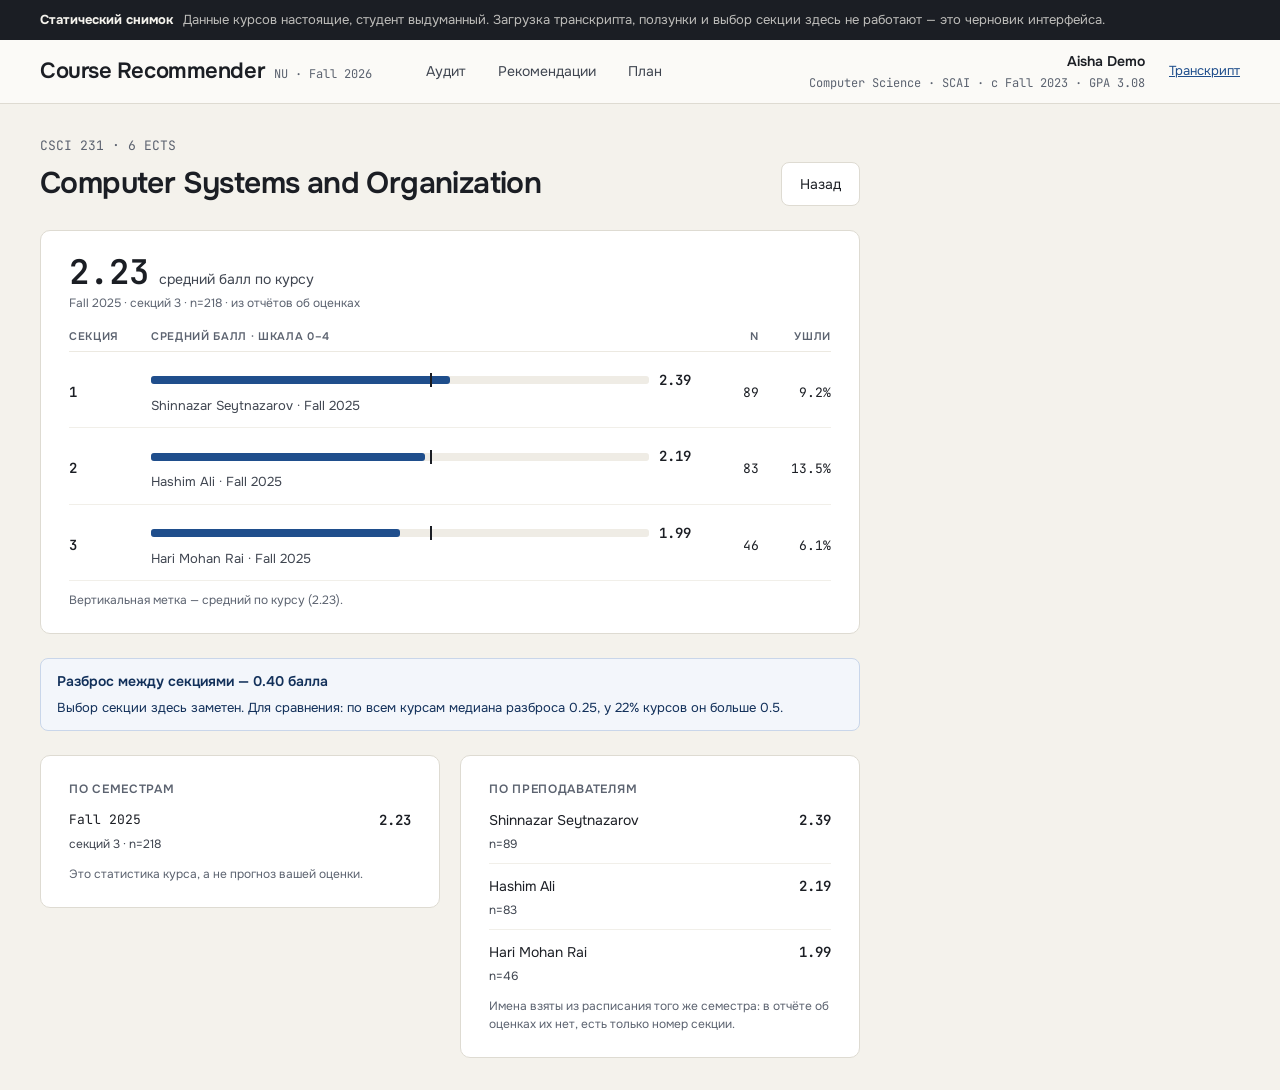
==== docs/course.html @ b6882622 "render a static snapshot for github pages" ====
<!doctype html>
<html lang="ru">
<head>
<meta charset="utf-8">
<meta name="viewport" content="width=device-width, initial-scale=1">
<title>CSCI 231 — статистика</title>
<link rel="stylesheet" href="https://fonts.googleapis.com/css2?family=JetBrains+Mono:wght@400;500;600&family=Onest:wght@400;500;600;700&display=swap">
<link rel="stylesheet" href="app.css">
</head>
<body>
<div style="padding: 10px 40px; background: #1b1e24; color: #f4f2ec; font-size: 13px;
            font-family: 'Onest', system-ui, sans-serif; display: flex; gap: 10px;
            flex-wrap: wrap; align-items: baseline">
  <strong>Статический снимок</strong>
  <span style="opacity: .75">Данные курсов настоящие, студент выдуманный. Загрузка
  транскрипта, ползунки и выбор секции здесь не работают — это черновик интерфейса.</span>
</div>

<header class="header">
  <div class="header__left">
    <a class="brand" href="upload.html">
      <span class="brand__name">Course Recommender</span>
      <span class="brand__where">NU · Fall 2026</span>
    </a>
    
    <nav class="nav" aria-label="Разделы">
      
      <a href="index.html" >Аудит</a>
      
      <a href="courses.html" >Рекомендации</a>
      
      <a href="plan.html" >План</a>
      
    </nav>
    
  </div>

  <div class="header__right">
    
    <div class="student">
      <span class="student__name">Aisha Demo</span>
      <span class="student__facts">Computer Science · SCAI · с Fall 2023 · GPA 3.08</span>
    </div>
    
    <a href="upload.html" style="font-size: 13px">Транскрипт</a>
  </div>
</header>


<div class="page" style="max-width: 900px">

  <div class="page__head">
    <div class="stack">
      <span class="mono muted" style="font-size: 13px">
        CSCI 231 · 6 ECTS
      </span>
      <h1 style="font-size: 30px">Computer Systems and Organization</h1>
    </div>
    <a class="button" href="courses.html">Назад</a>
  </div>

  

  
  <section class="card" style="display: flex; flex-direction: column; gap: 16px">
    <div class="stack" style="gap: 4px">
      <div style="display: flex; align-items: baseline; gap: 10px">
        <span class="stat stat--l">2.23</span>
        <span style="font-size: 14px; color: var(--ink-2)">средний балл по курсу</span>
      </div>
      <span class="muted" style="font-size: 12px">
        Fall 2025 · секций 3 · n=218 · из отчётов об оценках
      </span>
    </div>

    <div class="sections">
      <div class="sections__head">
        <span>Секция</span><span>Средний балл · шкала 0–4</span>
        <span style="text-align: right">n</span><span style="text-align: right">ушли</span>
      </div>
      
      <div class="sections__row ">
        <span class="mono" style="font-size: 14px; font-weight: 600">1</span>
        <div class="stack" style="gap: 5px; min-width: 0">
          <div style="display: flex; align-items: center; gap: 10px">
            <div class="scale">
              <div class="scale__fill" style="width: 60%"></div>
              <span class="scale__marker" style="left: 56%"></span>
            </div>
            <span class="mono" style="font-size: 14px; font-weight: 600; width: 36px">2.39</span>
          </div>
          <span style="font-size: 13px; color: var(--ink-2)">
            Shinnazar Seytnazarov · Fall 2025
          </span>
        </div>
        <span class="mono" style="font-size: 13px; text-align: right">89</span>
        <span class="mono" style="font-size: 13px; text-align: right">9.2%</span>
      </div>
      
      <div class="sections__row ">
        <span class="mono" style="font-size: 14px; font-weight: 600">2</span>
        <div class="stack" style="gap: 5px; min-width: 0">
          <div style="display: flex; align-items: center; gap: 10px">
            <div class="scale">
              <div class="scale__fill" style="width: 55%"></div>
              <span class="scale__marker" style="left: 56%"></span>
            </div>
            <span class="mono" style="font-size: 14px; font-weight: 600; width: 36px">2.19</span>
          </div>
          <span style="font-size: 13px; color: var(--ink-2)">
            Hashim Ali · Fall 2025
          </span>
        </div>
        <span class="mono" style="font-size: 13px; text-align: right">83</span>
        <span class="mono" style="font-size: 13px; text-align: right">13.5%</span>
      </div>
      
      <div class="sections__row ">
        <span class="mono" style="font-size: 14px; font-weight: 600">3</span>
        <div class="stack" style="gap: 5px; min-width: 0">
          <div style="display: flex; align-items: center; gap: 10px">
            <div class="scale">
              <div class="scale__fill" style="width: 50%"></div>
              <span class="scale__marker" style="left: 56%"></span>
            </div>
            <span class="mono" style="font-size: 14px; font-weight: 600; width: 36px">1.99</span>
          </div>
          <span style="font-size: 13px; color: var(--ink-2)">
            Hari Mohan Rai · Fall 2025
          </span>
        </div>
        <span class="mono" style="font-size: 13px; text-align: right">46</span>
        <span class="mono" style="font-size: 13px; text-align: right">6.1%</span>
      </div>
      
      <span class="muted" style="font-size: 12px; margin-top: 4px">
        Вертикальная метка — средний по курсу (2.23).
      </span>
    </div>
  </section>

  
  <section class="notice notice--blue" style="display: flex; flex-direction: column; gap: 6px">
    <span style="font-size: 14px; font-weight: 600">Разброс между секциями — 0.40 балла</span>
    <span style="font-size: 13px; line-height: 1.5">
      
      Выбор секции здесь заметен. Для сравнения: по всем курсам медиана разброса 0.25,
      у 22% курсов он больше 0.5.
      
    </span>
  </section>
  

  <div class="columns" style="grid-template-columns: repeat(2, minmax(0, 1fr))">

    <section class="card" style="display: flex; flex-direction: column; gap: 12px">
      <h2 class="label">По семестрам</h2>
      <div class="rows">
        
        <div class="row">
          <div class="row__top">
            <span class="mono" style="font-size: 13px">Fall 2025</span>
            <span class="mono" style="font-size: 14px; font-weight: 600">2.23</span>
          </div>
          <span class="row__detail">секций 3 · n=218</span>
        </div>
        
      </div>
      <p class="muted" style="margin: 0; font-size: 12px">
        Это статистика курса, а не прогноз вашей оценки.
      </p>
    </section>

    <section class="card" style="display: flex; flex-direction: column; gap: 12px">
      <h2 class="label">По преподавателям</h2>
      <div class="rows">
        
        <div class="row">
          <div class="row__top">
            <span style="font-size: 14px">Shinnazar Seytnazarov</span>
            <span class="mono" style="font-size: 14px; font-weight: 600">2.39</span>
          </div>
          <span class="row__detail">n=89</span>
        </div>
        
        <div class="row">
          <div class="row__top">
            <span style="font-size: 14px">Hashim Ali</span>
            <span class="mono" style="font-size: 14px; font-weight: 600">2.19</span>
          </div>
          <span class="row__detail">n=83</span>
        </div>
        
        <div class="row">
          <div class="row__top">
            <span style="font-size: 14px">Hari Mohan Rai</span>
            <span class="mono" style="font-size: 14px; font-weight: 600">1.99</span>
          </div>
          <span class="row__detail">n=46</span>
        </div>
        
      </div>
      <p class="muted" style="margin: 0; font-size: 12px">
        Имена взяты из расписания того же семестра: в отчёте об оценках их нет, есть только номер секции.
      </p>
    </section>

  </div>
  
</div>


</body>
</html>
---- docs/app.css ----
/* Дизайн-система.

   Три визуальных регистра, и это главное правило интерфейса: сплошная
   плашка — факт из данных, пунктирная синяя — оценка модели, штриховка
   с курсивом — данных нет. Ноль и среднее вместо неизвестного не
   подставляются нигде, и видно это должно быть без чтения подписи. */

:root {
  --paper: #f4f2ec;
  --surface: #ffffff;
  --raised: #fbfaf7;

  --line: #dedbd2;
  --line-soft: #ece9e1;
  --line-softer: #f1efe9;
  --track: #e7e4dc;

  --ink: #1b1e24;
  --ink-2: #3f4550;
  --ink-3: #5c6370;

  --blue: #1f4e8c;
  --blue-hover: #163a6a;
  --blue-ink: #12305a;
  --blue-bg: #f3f6fb;
  --blue-line: #c9d6ea;

  --red: #a12c2c;
  --red-ink: #7f1d1d;
  --red-bg: #fbeaea;
  --red-line: #e3a5a5;

  --amber-ink: #8a3b06;
  --amber-bg: #fdf1e4;
  --amber-line: #ebc199;

  --radius: 10px;
  --radius-sm: 8px;
  --radius-xs: 6px;

  --ui: "Onest", system-ui, -apple-system, sans-serif;
  --mono: "JetBrains Mono", ui-monospace, "SF Mono", monospace;

  /* Штриховка «данных нет» — один узор на весь интерфейс. */
  --hatch: repeating-linear-gradient(135deg, #e9e6de 0 6px, #f6f5f1 6px 12px);
}

* { box-sizing: border-box; }

body {
  margin: 0;
  background: var(--paper);
  color: var(--ink);
  font-family: var(--ui);
  font-size: 15px;
  line-height: 1.5;
}

a { color: var(--blue); }
a:hover { color: var(--blue-hover); }

h1, h2, h3 { letter-spacing: -0.02em; font-weight: 600; margin: 0; }
h1 { font-size: 36px; }
h2 { font-size: 24px; }
h3 { font-size: 26px; line-height: 1.2; }

.mono { font-family: var(--mono); }
.muted { color: var(--ink-3); }
.dim { color: var(--ink-2); }

/* Мелкий заголовок раздела: капс, разрядка, приглушённый. */
.label {
  font-size: 12px;
  letter-spacing: 0.06em;
  text-transform: uppercase;
  color: var(--ink-3);
  font-weight: 600;
}

/* --- шапка --- */

.header {
  height: 64px;
  display: flex;
  align-items: center;
  justify-content: space-between;
  gap: 40px;
  padding: 0 40px;
  background: var(--raised);
  border-bottom: 1px solid var(--line);
}

.header__left { display: flex; align-items: center; gap: 40px; }
.brand { display: flex; align-items: baseline; gap: 10px; text-decoration: none; color: inherit; }
.brand__name { font-size: 22px; font-weight: 600; letter-spacing: -0.02em; }
.brand__where { font-family: var(--mono); font-size: 12px; color: var(--ink-3); }

.nav { display: flex; gap: 4px; }
.nav a {
  padding: 21px 14px;
  font-size: 14px;
  color: var(--ink-2);
  text-decoration: none;
}
.nav a[aria-current="page"] {
  padding-bottom: 19px;
  font-weight: 600;
  color: var(--ink);
  border-bottom: 2px solid var(--blue);
}

.header__right { display: flex; align-items: center; gap: 24px; }
.student { display: flex; flex-direction: column; align-items: flex-end; gap: 2px; }
.student__name { font-size: 14px; font-weight: 600; }
.student__facts { font-family: var(--mono); font-size: 12px; color: var(--ink-3); }

/* --- раскладка --- */

.page { padding: 32px 40px; display: flex; flex-direction: column; gap: 24px; }
.page--center { min-height: calc(100vh - 64px); display: flex; align-items: center; justify-content: center; padding: 40px; }
.page__head { display: flex; justify-content: space-between; align-items: flex-end; gap: 32px; }
.stack { display: flex; flex-direction: column; gap: 6px; }

.card {
  background: var(--surface);
  border: 1px solid var(--line);
  border-radius: var(--radius);
  padding: 24px 28px;
}
.card--quiet { background: var(--raised); }
.card--narrow { width: 680px; max-width: 100%; padding: 40px 44px; }

/* --- кнопки и поля --- */

.button {
  display: inline-flex;
  align-items: center;
  justify-content: center;
  min-height: 44px;
  padding: 0 18px;
  border: 1px solid var(--line);
  border-radius: var(--radius-sm);
  background: var(--surface);
  color: var(--ink);
  font: inherit;
  font-size: 14px;
  text-decoration: none;
  cursor: pointer;
}
.button:hover { background: var(--raised); }
.button--primary { background: var(--blue); border-color: var(--blue); color: #fff; font-weight: 600; }
.button--primary:hover { background: var(--blue-hover); color: #fff; }
.button--dark { background: var(--ink); border-color: var(--ink); color: #fff; font-weight: 600; }
.button--dark:hover { background: #000; color: #fff; }

.visually-hidden {
  position: absolute;
  width: 1px;
  height: 1px;
  padding: 0;
  overflow: hidden;
  clip: rect(0 0 0 0);
  white-space: nowrap;
  border: 0;
}

/* --- три регистра: факт, оценка, нет данных --- */

.pill {
  display: inline-flex;
  align-items: center;
  gap: 6px;
  padding: 3px 10px;
  border-radius: 999px;
  font-family: var(--mono);
  font-size: 13px;
  font-weight: 600;
}
/* Факт из данных: сплошная граница. */
.pill--fact { border: 1px solid var(--line); background: var(--surface); }
/* Оценка модели: пунктир, синий. Не персональный прогноз. */
.pill--estimate {
  border: 1px dashed var(--blue);
  background: var(--blue-bg);
  color: var(--blue);
  font-weight: 500;
}

/* Данных нет. Ноль или среднее не подставлены. */
.missing {
  padding: 8px 10px;
  border: 1px solid #c9c4b8;
  border-radius: var(--radius-xs);
  background: var(--hatch);
  color: var(--ink-2);
  font-size: 13px;
  font-style: italic;
}
.missing--inline { display: inline-block; padding: 3px 10px; border-radius: 999px; }

/* --- числа и полосы --- */

.stat { font-family: var(--mono); font-weight: 600; line-height: 1; }
.stat--xl { font-size: 40px; }
.stat--l { font-size: 34px; }
.stat--m { font-size: 28px; }

.bar { height: 6px; background: var(--track); border-radius: 3px; overflow: hidden; }
.bar__fill { height: 100%; background: var(--blue); border-radius: 3px; }
.bar--tall { height: 14px; border-radius: 4px; }

/* --- заметки и предупреждения --- */

.notice {
  padding: 12px 16px;
  border: 1px solid var(--line);
  border-radius: var(--radius-sm);
  background: var(--raised);
  font-size: 13px;
  color: var(--ink-2);
}
.notice--blue { background: var(--blue-bg); border-color: var(--blue-line); color: var(--blue-ink); }

.badge {
  display: inline-flex;
  align-items: center;
  gap: 8px;
  padding: 5px 10px;
  border-radius: var(--radius-xs);
  font-size: 13px;
  font-weight: 500;
}
.badge--warn { background: var(--amber-bg); color: var(--amber-ink); border: 1px solid var(--amber-line); }
.badge--error { background: var(--red-bg); color: var(--red-ink); border: 1px solid var(--red-line); }

/* --- загрузка транскрипта --- */

.dropzone {
  display: flex;
  flex-direction: column;
  align-items: center;
  gap: 8px;
  padding: 28px;
  border: 1.5px dashed #9db5d6;
  border-radius: var(--radius);
  background: var(--blue-bg);
  text-align: center;
}
.dropzone__hint { font-size: 14px; color: var(--blue-ink); }

.figures {
  display: grid;
  grid-template-columns: repeat(3, minmax(0, 1fr));
  border: 1px solid var(--line-soft);
  border-radius: var(--radius-sm);
}
.figures > div {
  padding: 14px 16px;
  display: flex;
  flex-direction: column;
  gap: 4px;
  border-right: 1px solid var(--line-soft);
}
.figures > div:last-child { border-right: 0; }
.figures dt { font-size: 12px; color: var(--ink-3); margin: 0; }
.figures dd { margin: 0; font-family: var(--mono); font-size: 22px; font-weight: 600; }
.figures dd.is-problem { color: var(--red); }

.avatar {
  display: inline-flex;
  align-items: center;
  justify-content: center;
  width: 40px;
  height: 40px;
  border-radius: 50%;
  background: var(--red-bg);
  color: var(--red);
  flex-shrink: 0;
}

/* --- состояния позиции программы ---

   Семь состояний, и каждое должно читаться без легенды: закрытая позиция
   залита, непройденная обведена жирно, «не проверена» заштрихована — это
   не «не выполнено», а «мы не знаем». */

.tile {
  min-height: 64px;
  padding: 8px 10px;
  border-radius: var(--radius-xs);
  display: flex;
  flex-direction: column;
  gap: 3px;
  background: var(--surface);
  border: 1px solid var(--line);
}
.tile__name { font-family: var(--mono); font-size: 12px; font-weight: 600; line-height: 1.3; }
.tile__sub { font-size: 11px; line-height: 1.3; }

.tile--closed { background: var(--blue); border-color: var(--blue); color: #fff; }
.tile--missing { border: 1.5px solid var(--ink); }
.tile--retake { background: var(--red-bg); border: 1.5px solid var(--red); color: var(--red-ink); }
.tile--current { border: 1.5px dashed var(--blue); color: var(--blue-ink); }
.tile--open { background: #eaf0f8; border: 1px solid #7f9cc6; color: var(--blue-ink); }
.tile--any { border: 1.5px dashed #8a909b; color: var(--ink-2); }
.tile--unverified {
  background: repeating-linear-gradient(135deg, #e4e0d6 0 6px, #f6f5f1 6px 12px);
  border: 1px solid #b9b4a8;
  color: #2f3440;
}

/* Значок того же состояния — в строках и заголовках. */
.chip {
  flex-shrink: 0;
  padding: 2px 8px;
  border-radius: 4px;
  font-size: 12px;
  border: 1px solid var(--line);
  background: var(--surface);
}
.chip--closed { background: var(--blue); border-color: var(--blue); color: #fff; }
.chip--missing { border: 1.5px solid var(--ink); }
.chip--retake { background: var(--red-bg); border: 1px solid var(--red-line); color: var(--red-ink); }
.chip--current { border: 1.5px dashed var(--blue); color: var(--blue-ink); }
.chip--open { background: #eaf0f8; border: 1px solid #7f9cc6; color: var(--blue-ink); }
.chip--any { border: 1.5px dashed #8a909b; color: var(--ink-2); }
.chip--unverified {
  background: repeating-linear-gradient(135deg, #e4e0d6 0 6px, #f6f5f1 6px 12px);
  border: 1px solid #b9b4a8;
  color: #2f3440;
}

.swatch { width: 16px; height: 12px; border-radius: 3px; flex-shrink: 0; }

/* --- карта программы --- */

.map { display: grid; grid-template-columns: repeat(8, minmax(0, 1fr)); gap: 12px; }
.map__column { display: flex; flex-direction: column; gap: 8px; }
.map__head {
  display: flex;
  flex-direction: column;
  gap: 1px;
  padding-bottom: 6px;
  border-bottom: 1px solid var(--line-soft);
}
.map__name { font-size: 13px; font-weight: 600; }
.map__term { font-family: var(--mono); font-size: 11px; color: var(--ink-3); }

.legend { display: flex; flex-wrap: wrap; gap: 14px; font-size: 12px; color: var(--ink-2); }
.legend span { display: inline-flex; align-items: center; gap: 6px; }

/* --- плитки состояния и колонки --- */

.tiles { display: grid; grid-template-columns: repeat(5, minmax(0, 1fr)); gap: 16px; }
.tiles .tile { min-height: 0; padding: 16px 18px; gap: 4px; }
.tiles .tile .stat { font-size: 28px; }

.columns { display: grid; grid-template-columns: repeat(3, minmax(0, 1fr)); gap: 20px; align-items: start; }

.rows { display: flex; flex-direction: column; gap: 12px; }
.row {
  display: flex;
  flex-direction: column;
  gap: 4px;
  padding-bottom: 10px;
  border-bottom: 1px solid var(--line-softer);
}
.row:last-child { border-bottom: 0; padding-bottom: 0; }
.row__top { display: flex; justify-content: space-between; align-items: center; gap: 10px; }
.row__detail { font-size: 12px; color: var(--ink-2); }

/* --- полоса кредитов --- */

.bar--stack { display: flex; height: 14px; border-radius: 4px; overflow: hidden; background: var(--track); }
.bar--stack span { display: block; height: 100%; }
.bar__earned { background: var(--blue); }
.bar__progress { background: repeating-linear-gradient(135deg, #7f9cc6 0 4px, #d6e1f0 4px 8px); }

/* --- страница рекомендаций --- */

.layout { display: flex; gap: 32px; align-items: flex-start; }
.sidebar { width: 300px; flex-shrink: 0; display: flex; flex-direction: column; gap: 20px; }
.sidebar .card { padding: 20px; }
.main { flex-grow: 1; min-width: 0; display: flex; flex-direction: column; gap: 20px; }

.control { display: flex; flex-direction: column; gap: 6px; }
.control__top { display: flex; justify-content: space-between; align-items: baseline; }
.control label { font-size: 14px; font-weight: 500; }
.control input[type="range"] { width: 100%; accent-color: var(--blue); }
.control__hint { font-size: 12px; color: var(--ink-3); }

.field { display: flex; flex-direction: column; gap: 6px; }
.field select {
  min-height: 40px;
  font: inherit;
  font-size: 14px;
  border: 1px solid var(--line);
  border-radius: var(--radius-sm);
  padding: 0 10px;
  background: var(--surface);
  color: var(--ink);
}
.check { display: flex; gap: 10px; align-items: center; min-height: 32px; font-size: 14px; }
.check input { width: 18px; height: 18px; accent-color: var(--blue); margin: 0; }

/* --- карточка курса --- */

.course { display: flex; flex-direction: column; gap: 18px; }
.course__head { display: flex; justify-content: space-between; gap: 24px; align-items: flex-start; }
.course__meta {
  display: flex;
  gap: 10px;
  align-items: center;
  font-family: var(--mono);
  font-size: 13px;
  color: var(--ink-3);
}
.course__rank { color: var(--ink); font-weight: 600; }
.course__why { margin: 2px 0 0; font-size: 16px; font-weight: 500; color: var(--blue); }
.course__score { flex-shrink: 0; display: flex; flex-direction: column; align-items: flex-end; gap: 4px; }
.course__score .stat { font-size: 36px; }

.components { display: grid; grid-template-columns: repeat(4, minmax(0, 1fr)); gap: 20px; }
.component { display: flex; flex-direction: column; gap: 6px; }
.component__top { display: flex; justify-content: space-between; font-size: 12px; color: var(--ink-3); }
.component--muted .bar__fill { background: var(--ink-3); }
.bar--hatch { background: repeating-linear-gradient(135deg, #d8d4c9 0 4px, #f1efe9 4px 8px); }

.evidence {
  display: grid;
  grid-template-columns: repeat(3, minmax(0, 1fr));
  border-top: 1px solid var(--line-soft);
  padding-top: 18px;
}
.evidence > div { display: flex; flex-direction: column; gap: 12px; padding: 0 24px; }
.evidence > div:first-child { padding-left: 0; border-right: 1px solid var(--line-soft); }
.evidence > div:nth-child(2) { border-right: 1px solid var(--line-soft); }
.evidence > div:last-child { padding-right: 0; }

.spectrum { display: flex; height: 10px; border-radius: 3px; overflow: hidden; }
.spectrum span { display: block; height: 100%; }
.spectrum__a { background: var(--blue); }
.spectrum__b { background: #5b82b8; }
.spectrum__c { background: #afc3de; }
.spectrum__bad { background: #c2410c; }

.course__foot {
  display: flex;
  justify-content: space-between;
  align-items: center;
  gap: 16px;
  border-top: 1px solid var(--line-soft);
  padding-top: 16px;
  font-size: 14px;
}
.tags { display: flex; flex-wrap: wrap; gap: 8px; }

/* --- недельная сетка --- */

.week { display: grid; grid-template-columns: 56px repeat(5, minmax(0, 1fr)); }
.week__day { padding: 0 0 8px 8px; font-size: 13px; font-weight: 600; color: var(--ink-2); }
.week__hours { position: relative; }
.week__hour {
  position: absolute;
  right: 8px;
  font-family: var(--mono);
  font-size: 11px;
  color: var(--ink-3);
}
.week__column {
  position: relative;
  border-left: 1px solid var(--track);
  background: repeating-linear-gradient(to bottom, var(--line-soft) 0 1px, transparent 1px 56px);
}

.class {
  position: absolute;
  left: 6px;
  right: 6px;
  padding: 7px 10px;
  border-radius: var(--radius-xs);
  display: flex;
  flex-direction: column;
  gap: 1px;
  overflow: hidden;
  background: var(--blue);
  border: 1px solid var(--blue);
  color: #fff;
}
.class--other {
  background: transparent;
  border: 1.5px dashed #c27a3a;
  color: #8a4a12;
}
.class__code { font-family: var(--mono); font-size: 13px; font-weight: 600; }
.class__time { font-size: 12px; }
.class__note { font-size: 11px; opacity: 0.9; }

.offline {
  display: flex;
  align-items: center;
  gap: 12px;
  padding: 10px 12px;
  border: 1px dashed #9db5d6;
  border-radius: var(--radius-sm);
  background: var(--blue-bg);
  font-size: 13px;
}

/* --- сводка плана --- */

.segments { display: grid; gap: 3px; height: 8px; }
.segments span { background: var(--blue); border-radius: 2px; }

.plan__items { display: flex; flex-direction: column; }
.plan__item {
  padding: 14px 20px;
  border-bottom: 1px solid var(--line-soft);
  display: flex;
  flex-direction: column;
  gap: 4px;
}
.plan__item:last-child { border-bottom: 0; }
.plan__top { display: flex; justify-content: space-between; align-items: baseline; gap: 12px; }

.checks { display: flex; flex-wrap: wrap; gap: 8px; }
.check-pill {
  display: inline-flex;
  align-items: center;
  gap: 6px;
  padding: 4px 10px;
  border: 1px solid var(--line);
  border-radius: 999px;
  background: var(--surface);
  font-size: 13px;
}

/* --- статистика курса по секциям --- */

.sections { display: flex; flex-direction: column; gap: 6px; }
.sections__head,
.sections__row {
  display: grid;
  grid-template-columns: 70px minmax(0, 1fr) 52px 60px;
  gap: 12px;
  align-items: center;
}
.sections__head {
  padding-bottom: 6px;
  border-bottom: 1px solid var(--line-soft);
  font-size: 11px;
  letter-spacing: 0.06em;
  text-transform: uppercase;
  color: var(--ink-3);
  font-weight: 600;
}
.sections__row { padding: 12px 0; border-bottom: 1px solid var(--line-softer); }
.sections__row--thin { opacity: 0.6; }

.scale { flex-grow: 1; height: 8px; background: #efece5; border-radius: 3px; position: relative; }
.scale__fill { height: 100%; background: var(--blue); border-radius: 3px; }
.scale__marker {
  position: absolute;
  top: -3px;
  width: 2px;
  height: 14px;
  background: var(--ink);
}
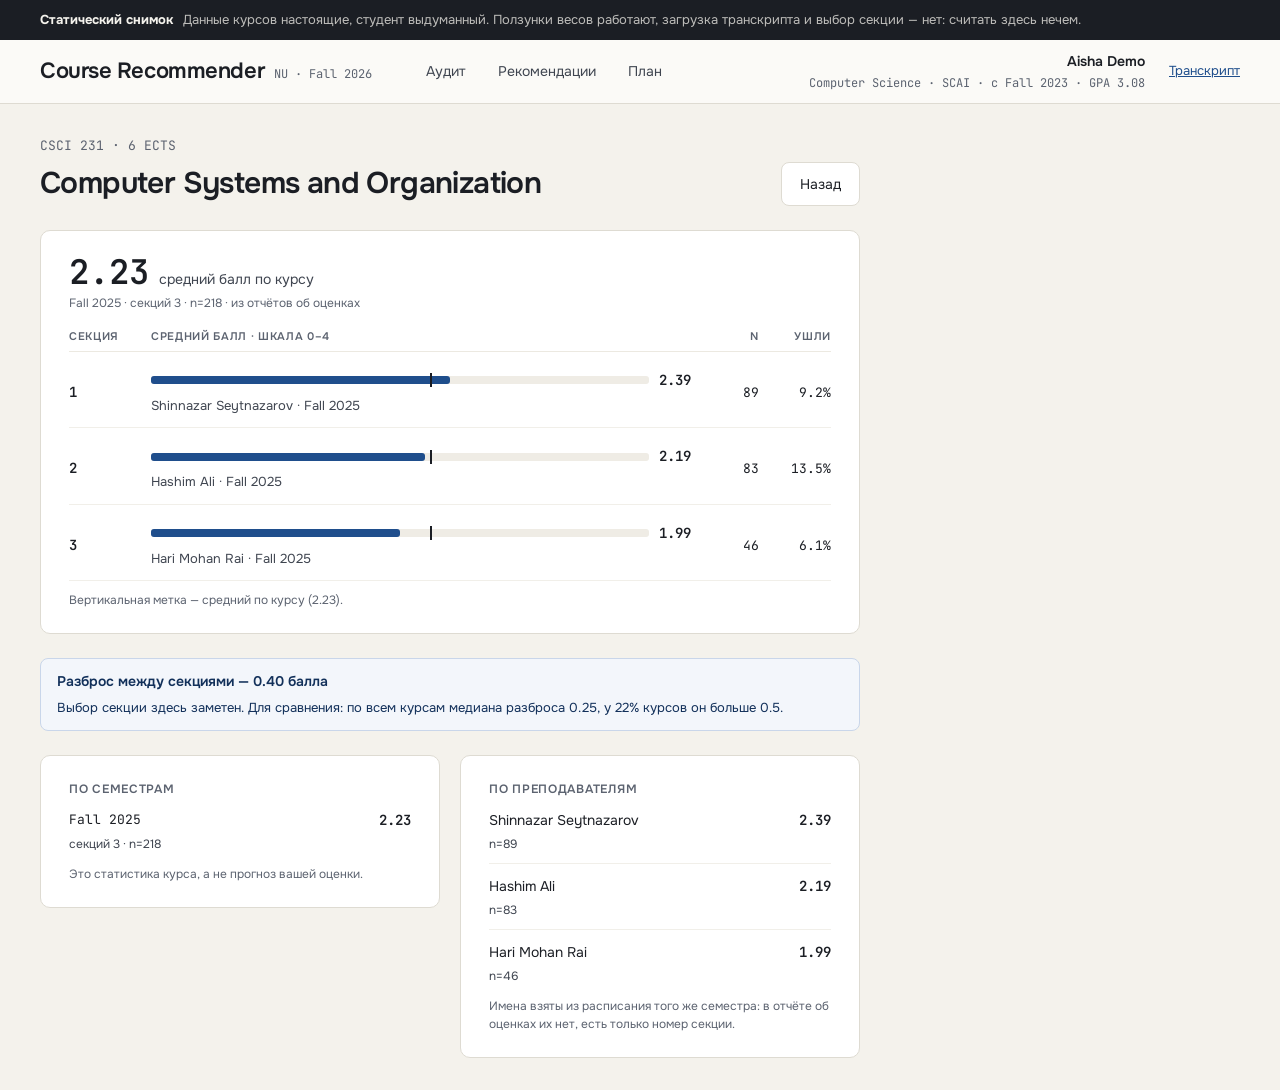
==== commit 9138ae98: "recompute the score in the browser" ====
--- a/docs/course.html
+++ b/docs/course.html
@@ -12,8 +12,8 @@
             font-family: 'Onest', system-ui, sans-serif; display: flex; gap: 10px;
             flex-wrap: wrap; align-items: baseline">
   <strong>Статический снимок</strong>
-  <span style="opacity: .75">Данные курсов настоящие, студент выдуманный. Загрузка
-  транскрипта, ползунки и выбор секции здесь не работают — это черновик интерфейса.</span>
+  <span style="opacity: .75">Данные курсов настоящие, студент выдуманный. Ползунки весов
+  работают, загрузка транскрипта и выбор секции — нет: считать здесь нечем.</span>
 </div>
 
 <header class="header">
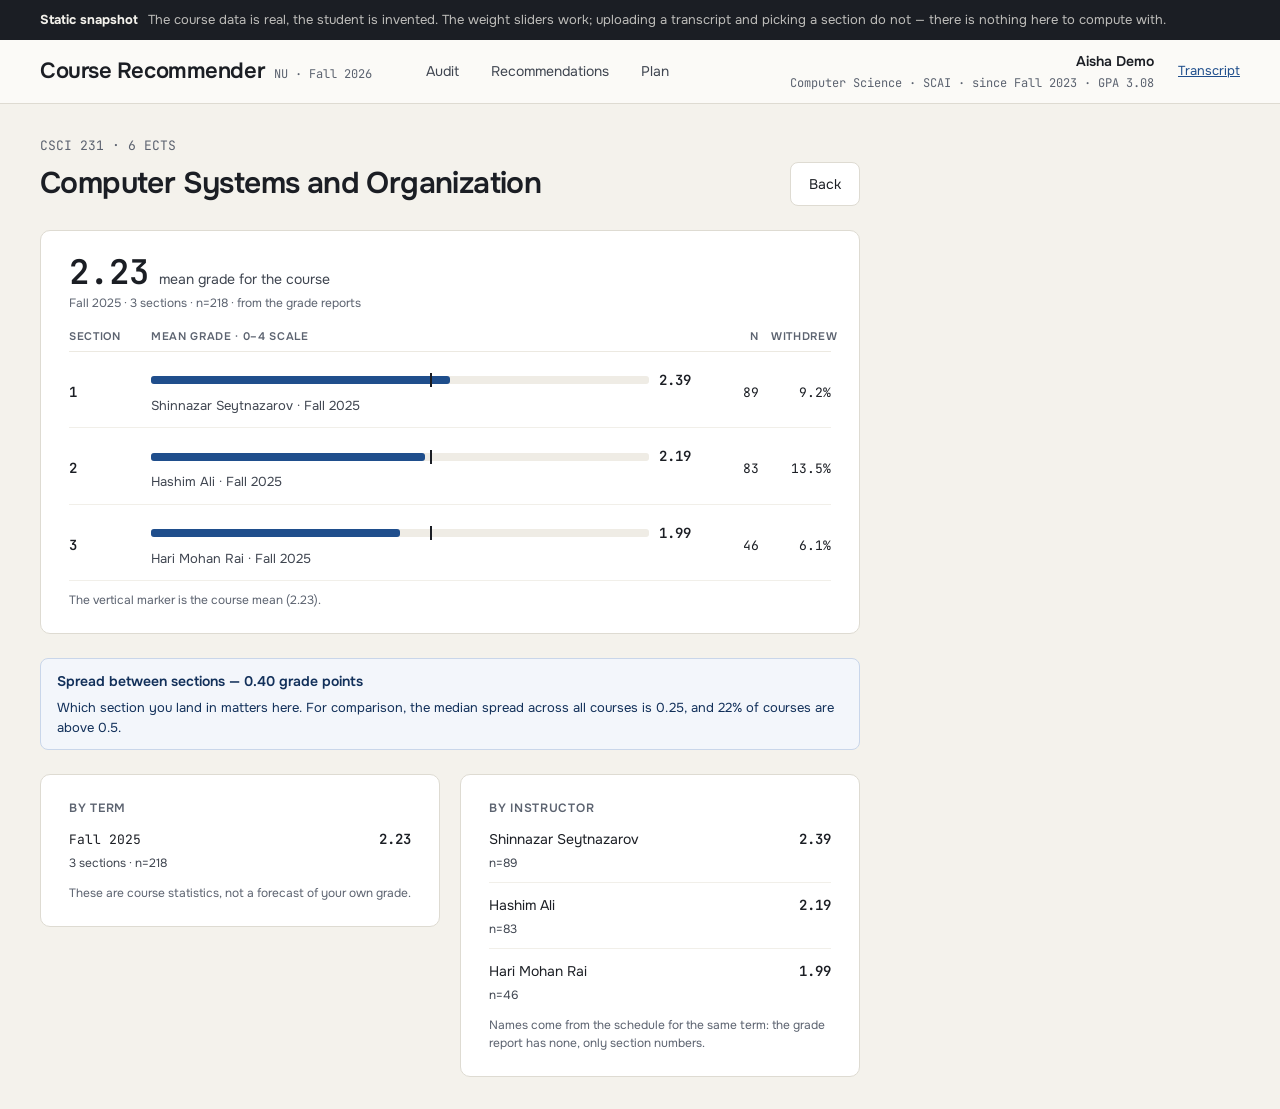
==== commit 943ef04d: "translate the interface into english" ====
--- a/docs/course.html
+++ b/docs/course.html
@@ -1,9 +1,9 @@
 <!doctype html>
-<html lang="ru">
+<html lang="en">
 <head>
 <meta charset="utf-8">
 <meta name="viewport" content="width=device-width, initial-scale=1">
-<title>CSCI 231 — статистика</title>
+<title>CSCI 231 — statistics</title>
 <link rel="stylesheet" href="https://fonts.googleapis.com/css2?family=JetBrains+Mono:wght@400;500;600&family=Onest:wght@400;500;600;700&display=swap">
 <link rel="stylesheet" href="app.css">
 </head>
@@ -11,9 +11,10 @@
 <div style="padding: 10px 40px; background: #1b1e24; color: #f4f2ec; font-size: 13px;
             font-family: 'Onest', system-ui, sans-serif; display: flex; gap: 10px;
             flex-wrap: wrap; align-items: baseline">
-  <strong>Статический снимок</strong>
-  <span style="opacity: .75">Данные курсов настоящие, студент выдуманный. Ползунки весов
-  работают, загрузка транскрипта и выбор секции — нет: считать здесь нечем.</span>
+  <strong>Static snapshot</strong>
+  <span style="opacity: .75">The course data is real, the student is invented. The weight
+  sliders work; uploading a transcript and picking a section do not — there is nothing here
+  to compute with.</span>
 </div>
 
 <header class="header">
@@ -23,13 +24,13 @@
       <span class="brand__where">NU · Fall 2026</span>
     </a>
     
-    <nav class="nav" aria-label="Разделы">
-      
-      <a href="index.html" >Аудит</a>
-      
-      <a href="courses.html" >Рекомендации</a>
-      
-      <a href="plan.html" >План</a>
+    <nav class="nav" aria-label="Sections">
+      
+      <a href="index.html" >Audit</a>
+      
+      <a href="courses.html" >Recommendations</a>
+      
+      <a href="plan.html" >Plan</a>
       
     </nav>
     
@@ -39,10 +40,10 @@
     
     <div class="student">
       <span class="student__name">Aisha Demo</span>
-      <span class="student__facts">Computer Science · SCAI · с Fall 2023 · GPA 3.08</span>
-    </div>
-    
-    <a href="upload.html" style="font-size: 13px">Транскрипт</a>
+      <span class="student__facts">Computer Science · SCAI · since Fall 2023 · GPA 3.08</span>
+    </div>
+    
+    <a href="upload.html" style="font-size: 13px">Transcript</a>
   </div>
 </header>
 
@@ -56,7 +57,7 @@
       </span>
       <h1 style="font-size: 30px">Computer Systems and Organization</h1>
     </div>
-    <a class="button" href="courses.html">Назад</a>
+    <a class="button" href="courses.html">Back</a>
   </div>
 
   
@@ -66,17 +67,17 @@
     <div class="stack" style="gap: 4px">
       <div style="display: flex; align-items: baseline; gap: 10px">
         <span class="stat stat--l">2.23</span>
-        <span style="font-size: 14px; color: var(--ink-2)">средний балл по курсу</span>
+        <span style="font-size: 14px; color: var(--ink-2)">mean grade for the course</span>
       </div>
       <span class="muted" style="font-size: 12px">
-        Fall 2025 · секций 3 · n=218 · из отчётов об оценках
+        Fall 2025 · 3 sections · n=218 · from the grade reports
       </span>
     </div>
 
     <div class="sections">
       <div class="sections__head">
-        <span>Секция</span><span>Средний балл · шкала 0–4</span>
-        <span style="text-align: right">n</span><span style="text-align: right">ушли</span>
+        <span>Section</span><span>Mean grade · 0–4 scale</span>
+        <span style="text-align: right">n</span><span style="text-align: right">withdrew</span>
       </div>
       
       <div class="sections__row ">
@@ -134,18 +135,18 @@
       </div>
       
       <span class="muted" style="font-size: 12px; margin-top: 4px">
-        Вертикальная метка — средний по курсу (2.23).
+        The vertical marker is the course mean (2.23).
       </span>
     </div>
   </section>
 
   
   <section class="notice notice--blue" style="display: flex; flex-direction: column; gap: 6px">
-    <span style="font-size: 14px; font-weight: 600">Разброс между секциями — 0.40 балла</span>
+    <span style="font-size: 14px; font-weight: 600">Spread between sections — 0.40 grade points</span>
     <span style="font-size: 13px; line-height: 1.5">
       
-      Выбор секции здесь заметен. Для сравнения: по всем курсам медиана разброса 0.25,
-      у 22% курсов он больше 0.5.
+      Which section you land in matters here. For comparison, the median spread across all courses is
+      0.25, and 22% of courses are above 0.5.
       
     </span>
   </section>
@@ -154,7 +155,7 @@
   <div class="columns" style="grid-template-columns: repeat(2, minmax(0, 1fr))">
 
     <section class="card" style="display: flex; flex-direction: column; gap: 12px">
-      <h2 class="label">По семестрам</h2>
+      <h2 class="label">By term</h2>
       <div class="rows">
         
         <div class="row">
@@ -162,17 +163,17 @@
             <span class="mono" style="font-size: 13px">Fall 2025</span>
             <span class="mono" style="font-size: 14px; font-weight: 600">2.23</span>
           </div>
-          <span class="row__detail">секций 3 · n=218</span>
+          <span class="row__detail">3 sections · n=218</span>
         </div>
         
       </div>
       <p class="muted" style="margin: 0; font-size: 12px">
-        Это статистика курса, а не прогноз вашей оценки.
+        These are course statistics, not a forecast of your own grade.
       </p>
     </section>
 
     <section class="card" style="display: flex; flex-direction: column; gap: 12px">
-      <h2 class="label">По преподавателям</h2>
+      <h2 class="label">By instructor</h2>
       <div class="rows">
         
         <div class="row">
@@ -201,7 +202,7 @@
         
       </div>
       <p class="muted" style="margin: 0; font-size: 12px">
-        Имена взяты из расписания того же семестра: в отчёте об оценках их нет, есть только номер секции.
+        Names come from the schedule for the same term: the grade report has none, only section numbers.
       </p>
     </section>
 
